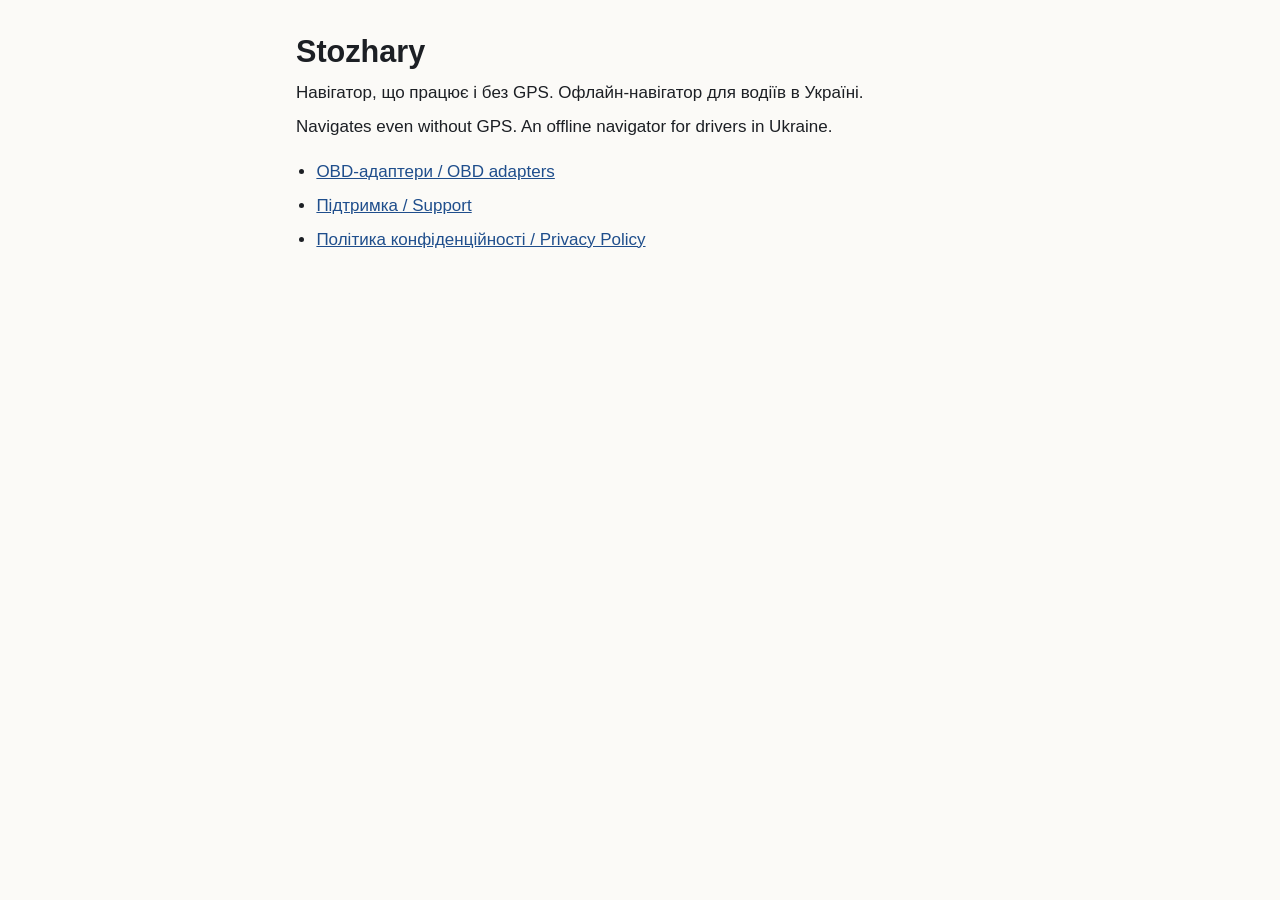
==== index.html @ f93f7f10 "Add privacy policy, support and OBD adapter pages (uk, en) Contact email and developer name are plac" ====
<!doctype html>
<html lang="uk">
<head>
<meta charset="utf-8">
<meta name="viewport" content="width=device-width,initial-scale=1">
<title>Stozhary</title>
<style>
:root{--bg:#fbfaf7;--fg:#1c1f24;--muted:#5b616b;--line:#e3e0d8;--accent:#1f4e8c}
@media (prefers-color-scheme:dark){:root{--bg:#121417;--fg:#e8e6e1;--muted:#a0a6ae;--line:#2b2f35;--accent:#8fb4ec}}
*{box-sizing:border-box}
body{margin:0;background:var(--bg);color:var(--fg);font:17px/1.6 -apple-system,BlinkMacSystemFont,"Segoe UI",Roboto,sans-serif}
main{max-width:720px;margin:0 auto;padding:32px 16px 64px}
h1{font-size:1.8em;line-height:1.25;margin:0 0 .3em}
h2{font-size:1.25em;margin:2em 0 .4em}
p,li{margin:.4em 0}
ul{padding-left:1.2em}
a{color:var(--accent)}
.muted{color:var(--muted);font-size:.92em}
.lang{margin:0 0 2em;font-size:.95em}
hr{border:0;border-top:1px solid var(--line);margin:3em 0}
</style>
</head>
<body>
<main>
<h1>Stozhary</h1>
<p>Навігатор, що працює і без GPS. Офлайн-навігатор для водіїв в Україні.</p>
<p lang="en">Navigates even without GPS. An offline navigator for drivers in Ukraine.</p>
<ul>
<li><a href="adapters/">OBD-адаптери / OBD adapters</a></li>
<li><a href="support/">Підтримка / Support</a></li>
<li><a href="privacy/">Політика конфіденційності / Privacy Policy</a></li>
</ul>
</main>
</body>
</html>
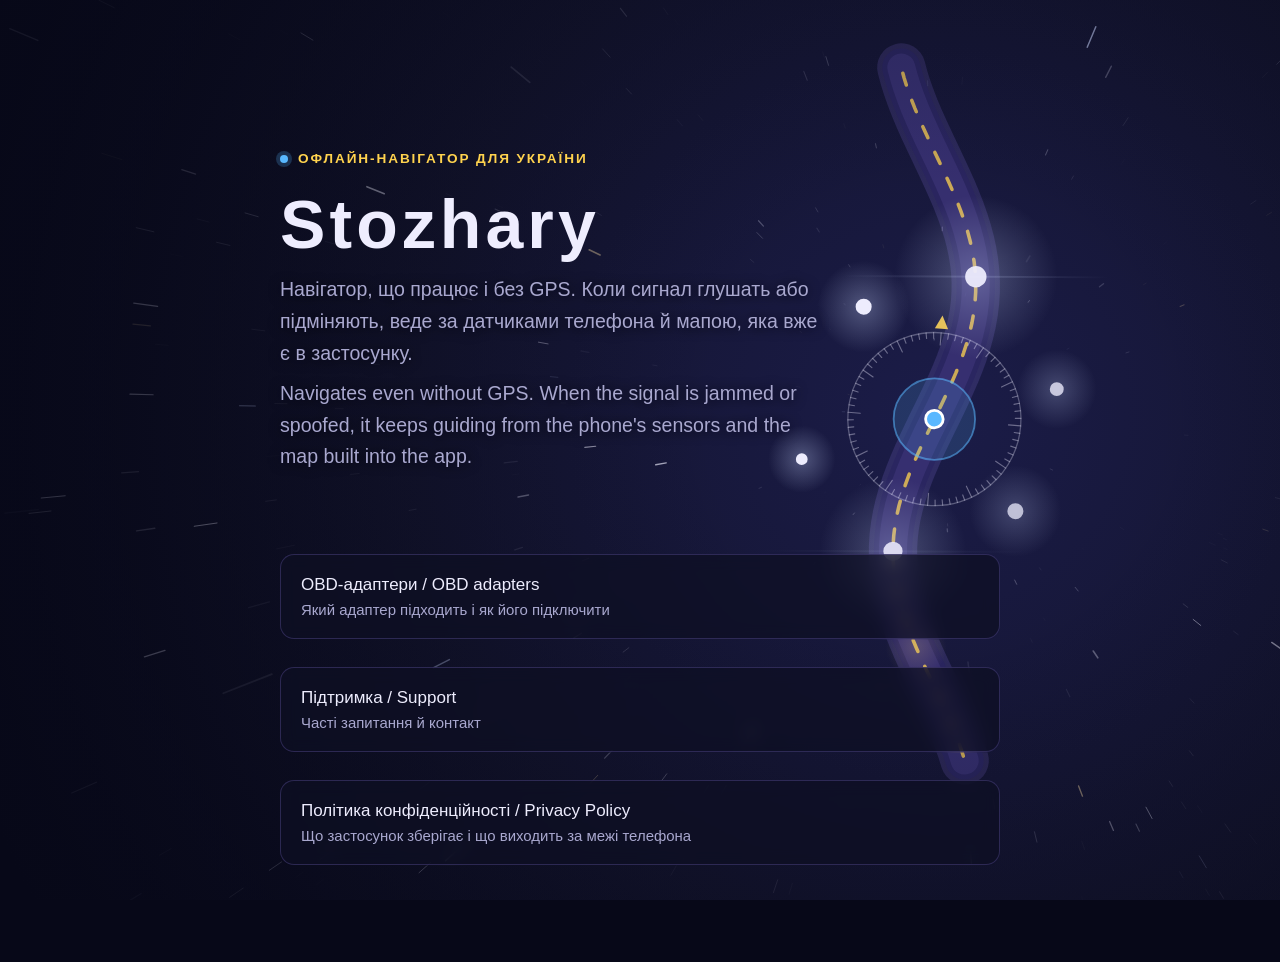
==== commit 9d10cbe1: "Animated night-sky background and shared styles One endless camera drift through stars toward the Pl" ====
--- a/index.html
+++ b/index.html
@@ -4,32 +4,25 @@
 <meta charset="utf-8">
 <meta name="viewport" content="width=device-width,initial-scale=1">
 <title>Stozhary</title>
-<style>
-:root{--bg:#fbfaf7;--fg:#1c1f24;--muted:#5b616b;--line:#e3e0d8;--accent:#1f4e8c}
-@media (prefers-color-scheme:dark){:root{--bg:#121417;--fg:#e8e6e1;--muted:#a0a6ae;--line:#2b2f35;--accent:#8fb4ec}}
-*{box-sizing:border-box}
-body{margin:0;background:var(--bg);color:var(--fg);font:17px/1.6 -apple-system,BlinkMacSystemFont,"Segoe UI",Roboto,sans-serif}
-main{max-width:720px;margin:0 auto;padding:32px 16px 64px}
-h1{font-size:1.8em;line-height:1.25;margin:0 0 .3em}
-h2{font-size:1.25em;margin:2em 0 .4em}
-p,li{margin:.4em 0}
-ul{padding-left:1.2em}
-a{color:var(--accent)}
-.muted{color:var(--muted);font-size:.92em}
-.lang{margin:0 0 2em;font-size:.95em}
-hr{border:0;border-top:1px solid var(--line);margin:3em 0}
-</style>
+<meta name="description" content="Stozhary — навігатор, що працює і без GPS. Navigates even without GPS.">
+<meta name="theme-color" content="#12132B">
+<link rel="stylesheet" href="assets/site.css">
 </head>
 <body>
+<canvas id="sky" data-focus="side" aria-hidden="true"></canvas>
 <main>
+<section class="hero">
+<div class="brand">Офлайн-навігатор для України</div>
 <h1>Stozhary</h1>
-<p>Навігатор, що працює і без GPS. Офлайн-навігатор для водіїв в Україні.</p>
-<p lang="en">Navigates even without GPS. An offline navigator for drivers in Ukraine.</p>
-<ul>
-<li><a href="adapters/">OBD-адаптери / OBD adapters</a></li>
-<li><a href="support/">Підтримка / Support</a></li>
-<li><a href="privacy/">Політика конфіденційності / Privacy Policy</a></li>
+<p>Навігатор, що працює і без GPS. Коли сигнал глушать або підміняють, веде за датчиками телефона й мапою, яка вже є в застосунку.</p>
+<p lang="en">Navigates even without GPS. When the signal is jammed or spoofed, it keeps guiding from the phone's sensors and the map built into the app.</p>
+</section>
+<ul class="links">
+<li><a href="adapters/">OBD-адаптери / OBD adapters<span>Який адаптер підходить і як його підключити</span></a></li>
+<li><a href="support/">Підтримка / Support<span>Часті запитання й контакт</span></a></li>
+<li><a href="privacy/">Політика конфіденційності / Privacy Policy<span>Що застосунок зберігає і що виходить за межі телефона</span></a></li>
 </ul>
 </main>
+<script src="assets/sky.js"></script>
 </body>
 </html>
--- a/assets/site.css
+++ b/assets/site.css
@@ -0,0 +1,40 @@
+/* Night sky behind a readable column: brand indigo, star white, road gold, driver blue. */
+:root{
+  --sky:#12132B; --sky-deep:#070818; --star:#EEEDFE; --muted:#A9A8CF;
+  --road:#FFD34E; --driver:#59B8FF; --panel:rgba(14,15,36,.74); --line:rgba(156,134,255,.22);
+  color-scheme:dark;
+}
+*{box-sizing:border-box}
+html{background:var(--sky-deep)}
+body{margin:0;background:var(--sky-deep);color:var(--star);
+  font:17px/1.62 -apple-system,BlinkMacSystemFont,"SF Pro Text","Segoe UI",Roboto,sans-serif;
+  padding-inline:16px;min-height:100vh}
+#sky{position:fixed;inset:0;width:100%;height:100%;z-index:0;display:block;pointer-events:none}
+main{position:relative;z-index:1;max-width:720px;margin:0 auto;padding-block:40px 72px}
+.sheet{background:var(--panel);border:1px solid var(--line);border-radius:18px;padding:28px 24px 32px;
+  -webkit-backdrop-filter:blur(8px) saturate(120%);backdrop-filter:blur(8px) saturate(120%)}
+.sheet + .sheet{margin-top:28px}
+@media (min-width:640px){.sheet{padding:40px 44px 44px}}
+h1{font-size:clamp(1.7em,4.5vw,2.2em);line-height:1.2;margin:0 0 .35em;letter-spacing:-.01em;text-wrap:balance}
+h2{font-size:1.2em;margin:1.9em 0 .4em;color:var(--star);text-wrap:balance}
+p,li{margin:.45em 0}
+ul,ol{padding-left:1.25em}
+strong{color:#fff}
+a{color:var(--driver);text-underline-offset:3px}
+a:hover{color:#8fd0ff}
+a:focus-visible{outline:2px solid var(--road);outline-offset:3px;border-radius:3px}
+.muted{color:var(--muted);font-size:.92em}
+.lang{display:flex;gap:16px;flex-wrap:wrap;margin:0 0 20px;font-size:.92em;letter-spacing:.02em}
+.lang a{color:var(--muted)}
+hr{display:none}
+.brand{display:flex;align-items:center;gap:10px;font-weight:600;letter-spacing:.14em;text-transform:uppercase;font-size:.8em;color:var(--road);margin-bottom:14px}
+.brand::before{content:"";width:8px;height:8px;border-radius:50%;background:var(--driver);box-shadow:0 0 0 4px rgba(89,184,255,.22)}
+.hero{padding-block:12vh 4vh}
+.hero h1{font-size:clamp(2.4em,9vw,4em);letter-spacing:.06em;margin:0}
+.hero p{font-size:1.15em;color:var(--muted);max-width:28em;text-shadow:0 1px 12px rgba(7,8,24,.9)}
+.links{list-style:none;padding:0;display:grid;gap:12px;margin-top:28px}
+.links a{display:block;padding:16px 20px;border-radius:14px;background:var(--panel);border:1px solid var(--line);
+  color:var(--star);text-decoration:none;-webkit-backdrop-filter:blur(8px);backdrop-filter:blur(8px)}
+.links a:hover{border-color:rgba(255,211,78,.55)}
+.links span{display:block;color:var(--muted);font-size:.88em}
+.box{border:1px solid rgba(255,211,78,.35);background:rgba(255,211,78,.06);border-radius:12px;padding:10px 16px;margin:.8em 0}
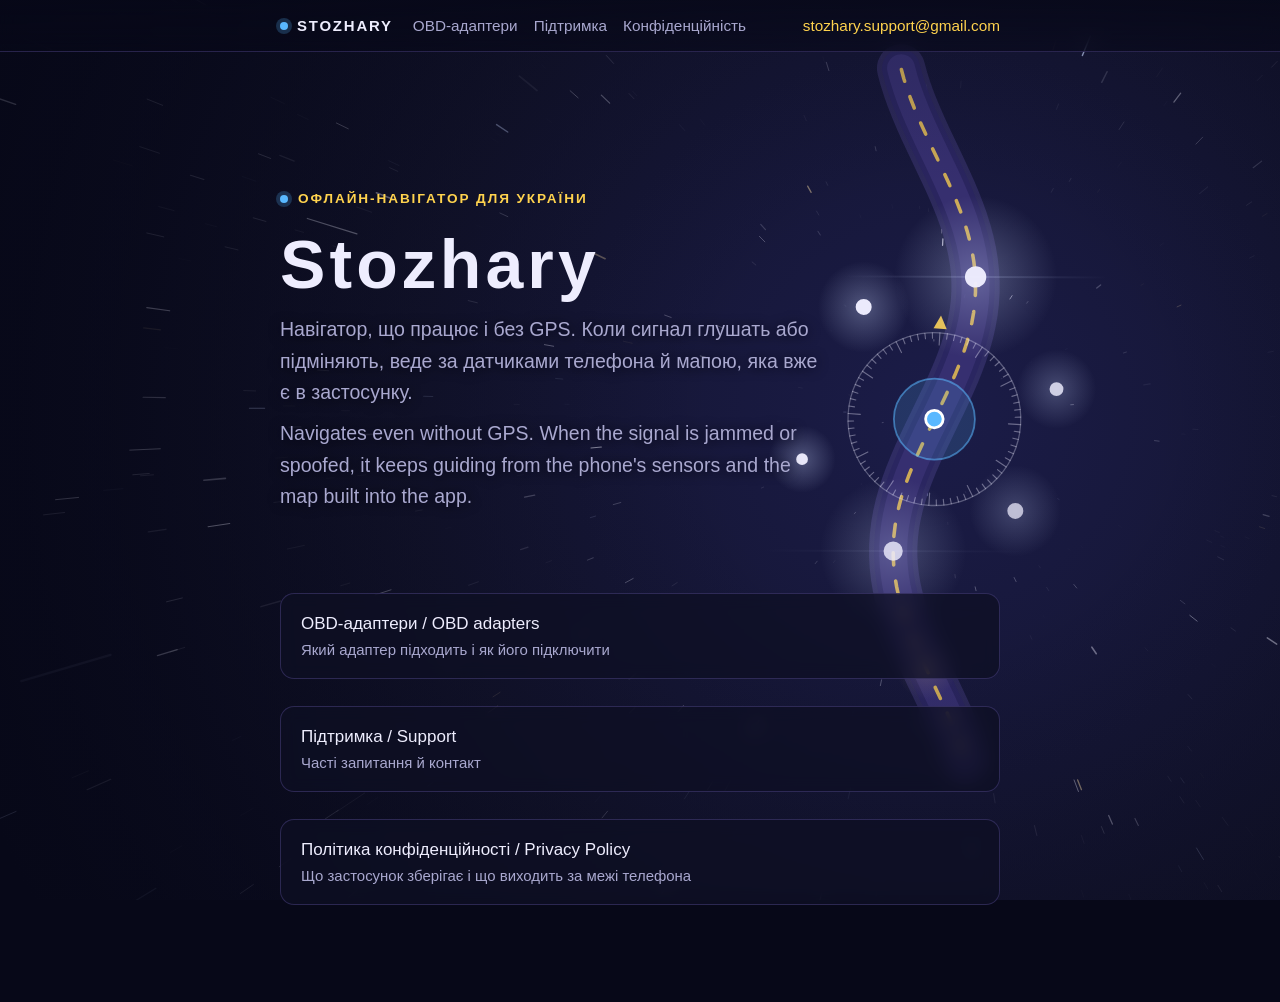
==== commit c16a103e: "Add site header with sections and support email Co-Authored-By: Claude Opus 5.5 (1M context) <norepl" ====
--- a/index.html
+++ b/index.html
@@ -10,6 +10,11 @@
 </head>
 <body>
 <canvas id="sky" data-focus="side" aria-hidden="true"></canvas>
+<header class="top">
+<a class="logo" href="./"><span class="dot"></span>Stozhary</a>
+<nav aria-label="Розділи"><a href="adapters/">OBD-адаптери</a><a href="support/">Підтримка</a><a href="privacy/">Конфіденційність</a></nav>
+<a class="mail" href="mailto:stozhary.support@gmail.com">stozhary.support@gmail.com</a>
+</header>
 <main>
 <section class="hero">
 <div class="brand">Офлайн-навігатор для України</div>
--- a/assets/site.css
+++ b/assets/site.css
@@ -38,3 +38,16 @@
 .links a:hover{border-color:rgba(255,211,78,.55)}
 .links span{display:block;color:var(--muted);font-size:.88em}
 .box{border:1px solid rgba(255,211,78,.35);background:rgba(255,211,78,.06);border-radius:12px;padding:10px 16px;margin:.8em 0}
+.top{position:sticky;top:0;z-index:2;margin:0 -16px;padding-inline:max(16px,calc((100% - 720px) / 2 + 16px));display:flex;flex-wrap:wrap;align-items:center;gap:8px 20px;
+  padding-block:14px 12px;border-bottom:1px solid var(--line);
+  background:linear-gradient(rgba(7,8,24,.82),rgba(7,8,24,.6));-webkit-backdrop-filter:blur(10px);backdrop-filter:blur(10px)}
+.top .logo{display:flex;align-items:center;gap:9px;color:var(--star);text-decoration:none;font-weight:700;letter-spacing:.12em;text-transform:uppercase;font-size:.88em}
+.top .dot{width:8px;height:8px;border-radius:50%;background:var(--driver);box-shadow:0 0 0 4px rgba(89,184,255,.22)}
+.top nav{display:flex;flex-wrap:wrap;gap:4px 16px;font-size:.9em}
+.top nav a{color:var(--muted);text-decoration:none}
+.top nav a:hover,.top nav a[aria-current="page"]{color:var(--star)}
+.top nav a[aria-current="page"]{text-decoration:underline;text-decoration-color:var(--road);text-underline-offset:6px}
+.top .mail{margin-left:auto;font-size:.9em;color:var(--road);text-decoration:none;white-space:nowrap}
+.top .mail:hover{text-decoration:underline}
+@media (max-width:560px){.top .mail{margin-left:0;flex-basis:100%}}
+main{padding-block:28px 72px}
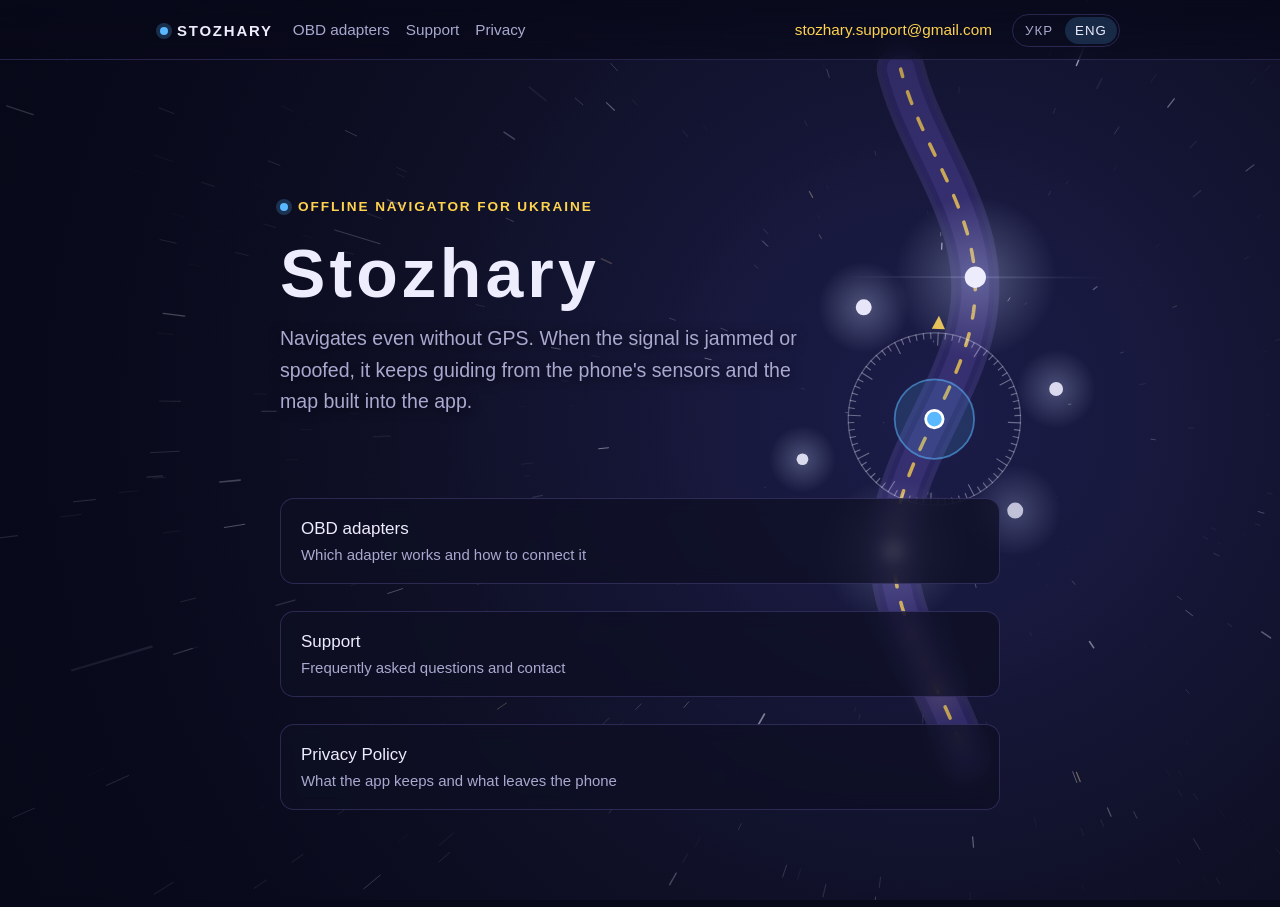
==== commit aba4164d: "Separate Ukrainian and English pages with a language switch Ukrainian at /…/, English at /en/…/. The" ====
--- a/index.html
+++ b/index.html
@@ -4,15 +4,26 @@
 <meta charset="utf-8">
 <meta name="viewport" content="width=device-width,initial-scale=1">
 <title>Stozhary</title>
-<meta name="description" content="Stozhary — навігатор, що працює і без GPS. Navigates even without GPS.">
+<meta name="description" content="Stozhary — навігатор, що працює і без GPS.">
 <meta name="theme-color" content="#12132B">
+<link rel="alternate" hreflang="uk" href="https://structuredwriter.github.io/stozhary-site/">
+<link rel="alternate" hreflang="en" href="https://structuredwriter.github.io/stozhary-site/en/">
+<link rel="alternate" hreflang="x-default" href="https://structuredwriter.github.io/stozhary-site/en/">
+<script>
+(function(){var c;try{c=localStorage.getItem('stozhary-lang')}catch(e){}
+if(location.hash==='#en')c='en';
+if(!c){var ls=navigator.languages||[navigator.language||''],uk=false;for(var i=0;i<ls.length;i++){if(/^uk/i.test(ls[i]))uk=true}
+c=(uk||/^(ru|be)/i.test(ls[0]||''))?'uk':'en'}
+if(c==='en')location.replace('en/'+(location.hash==='#en'?'':location.hash))})();
+</script>
 <link rel="stylesheet" href="assets/site.css">
 </head>
 <body>
 <canvas id="sky" data-focus="side" aria-hidden="true"></canvas>
 <header class="top">
-<a class="logo" href="./"><span class="dot"></span>Stozhary</a>
+<a class="logo" href=""><span class="dot"></span>Stozhary</a>
 <nav aria-label="Розділи"><a href="adapters/">OBD-адаптери</a><a href="support/">Підтримка</a><a href="privacy/">Конфіденційність</a></nav>
+<div class="langs"><span aria-current="true">УКР</span><a href="en/" hreflang="en" lang="en" data-lang="en">ENG</a></div>
 <a class="mail" href="mailto:stozhary.support@gmail.com">stozhary.support@gmail.com</a>
 </header>
 <main>
@@ -20,12 +31,11 @@
 <div class="brand">Офлайн-навігатор для України</div>
 <h1>Stozhary</h1>
 <p>Навігатор, що працює і без GPS. Коли сигнал глушать або підміняють, веде за датчиками телефона й мапою, яка вже є в застосунку.</p>
-<p lang="en">Navigates even without GPS. When the signal is jammed or spoofed, it keeps guiding from the phone's sensors and the map built into the app.</p>
 </section>
 <ul class="links">
-<li><a href="adapters/">OBD-адаптери / OBD adapters<span>Який адаптер підходить і як його підключити</span></a></li>
-<li><a href="support/">Підтримка / Support<span>Часті запитання й контакт</span></a></li>
-<li><a href="privacy/">Політика конфіденційності / Privacy Policy<span>Що застосунок зберігає і що виходить за межі телефона</span></a></li>
+<li><a href="adapters/">OBD-адаптери<span>Який адаптер підходить і як його підключити</span></a></li>
+<li><a href="support/">Підтримка<span>Часті запитання й контакт</span></a></li>
+<li><a href="privacy/">Політика конфіденційності<span>Що застосунок зберігає і що виходить за межі телефона</span></a></li>
 </ul>
 </main>
 <script src="assets/sky.js"></script>
--- a/assets/site.css
+++ b/assets/site.css
@@ -38,7 +38,7 @@
 .links a:hover{border-color:rgba(255,211,78,.55)}
 .links span{display:block;color:var(--muted);font-size:.88em}
 .box{border:1px solid rgba(255,211,78,.35);background:rgba(255,211,78,.06);border-radius:12px;padding:10px 16px;margin:.8em 0}
-.top{position:sticky;top:0;z-index:2;margin:0 -16px;padding-inline:max(16px,calc((100% - 720px) / 2 + 16px));display:flex;flex-wrap:wrap;align-items:center;gap:8px 20px;
+.top{position:sticky;top:0;z-index:2;margin:0 -16px;padding-inline:max(16px,calc((100% - 960px) / 2 + 16px));display:flex;flex-wrap:wrap;align-items:center;gap:8px 20px;
   padding-block:14px 12px;border-bottom:1px solid var(--line);
   background:linear-gradient(rgba(7,8,24,.82),rgba(7,8,24,.6));-webkit-backdrop-filter:blur(10px);backdrop-filter:blur(10px)}
 .top .logo{display:flex;align-items:center;gap:9px;color:var(--star);text-decoration:none;font-weight:700;letter-spacing:.12em;text-transform:uppercase;font-size:.88em}
@@ -51,3 +51,14 @@
 .top .mail:hover{text-decoration:underline}
 @media (max-width:560px){.top .mail{margin-left:0;flex-basis:100%}}
 main{padding-block:28px 72px}
+.top .langs{display:flex;gap:2px;font-size:.78em;letter-spacing:.08em;border:1px solid var(--line);border-radius:999px;padding:2px}
+.top .langs a,.top .langs span{padding:3px 10px;border-radius:999px;text-decoration:none}
+.top .langs a{color:var(--muted)}
+.top .langs a:hover{color:var(--star)}
+.top .langs span{background:rgba(89,184,255,.18);color:var(--star)}
+.top .mail{margin-left:0}
+.top .langs{margin-left:auto}
+@media (max-width:560px){.top .langs{margin-left:auto}.top nav{order:3;flex-basis:100%}.top .mail{order:4}}
+.top .mail{margin-left:auto;order:3}
+.top .langs{margin-left:0;order:4}
+@media (max-width:900px){.top .langs{margin-left:auto;order:2}.top nav{order:3;flex-basis:100%}.top .mail{margin-left:0;order:4;flex-basis:100%}}
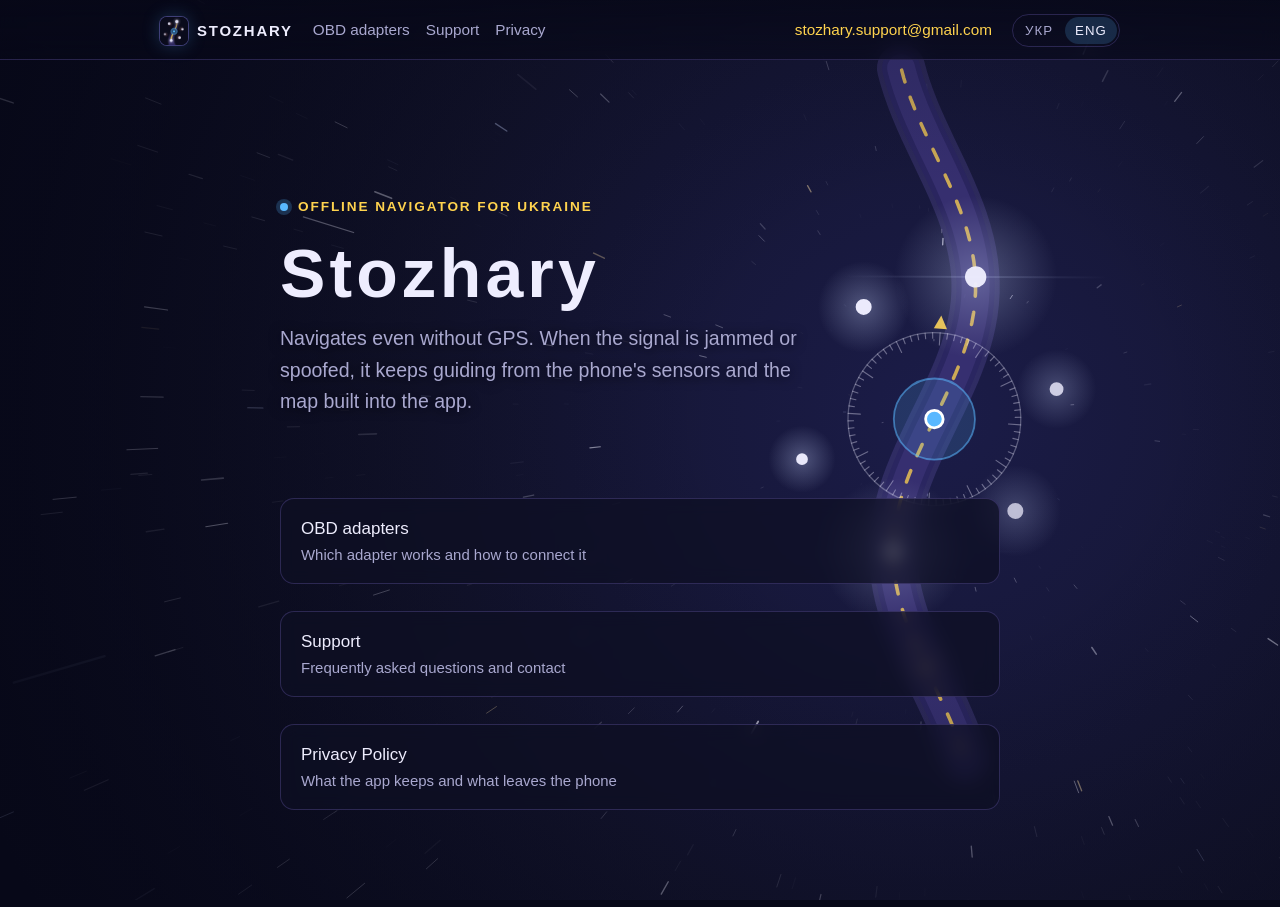
==== commit 9202457d: "Add the app icon as favicon, touch icon and header mark Co-Authored-By: Claude Opus 5.5 (1M context)" ====
--- a/index.html
+++ b/index.html
@@ -16,12 +16,16 @@
 c=(uk||/^(ru|be)/i.test(ls[0]||''))?'uk':'en'}
 if(c==='en')location.replace('en/'+(location.hash==='#en'?'':location.hash))})();
 </script>
+<link rel="icon" href="assets/favicon.svg" type="image/svg+xml">
+<link rel="icon" href="assets/favicon-32.png" sizes="32x32" type="image/png">
+<link rel="apple-touch-icon" href="assets/apple-touch-icon.png">
+<meta property="og:image" content="https://structuredwriter.github.io/stozhary-site/assets/icon-512.png">
 <link rel="stylesheet" href="assets/site.css">
 </head>
 <body>
 <canvas id="sky" data-focus="side" aria-hidden="true"></canvas>
 <header class="top">
-<a class="logo" href=""><span class="dot"></span>Stozhary</a>
+<a class="logo" href=""><img class="mark" src="assets/icon-64.png" alt="" width="28" height="28">Stozhary</a>
 <nav aria-label="Розділи"><a href="adapters/">OBD-адаптери</a><a href="support/">Підтримка</a><a href="privacy/">Конфіденційність</a></nav>
 <div class="langs"><span aria-current="true">УКР</span><a href="en/" hreflang="en" lang="en" data-lang="en">ENG</a></div>
 <a class="mail" href="mailto:stozhary.support@gmail.com">stozhary.support@gmail.com</a>
--- a/assets/site.css
+++ b/assets/site.css
@@ -62,3 +62,4 @@
 .top .mail{margin-left:auto;order:3}
 .top .langs{margin-left:0;order:4}
 @media (max-width:900px){.top .langs{margin-left:auto;order:2}.top nav{order:3;flex-basis:100%}.top .mail{margin-left:0;order:4;flex-basis:100%}}
+.top .mark{width:28px;height:28px;border-radius:7px;box-shadow:0 0 0 1px rgba(156,134,255,.35),0 0 18px rgba(89,184,255,.25)}
